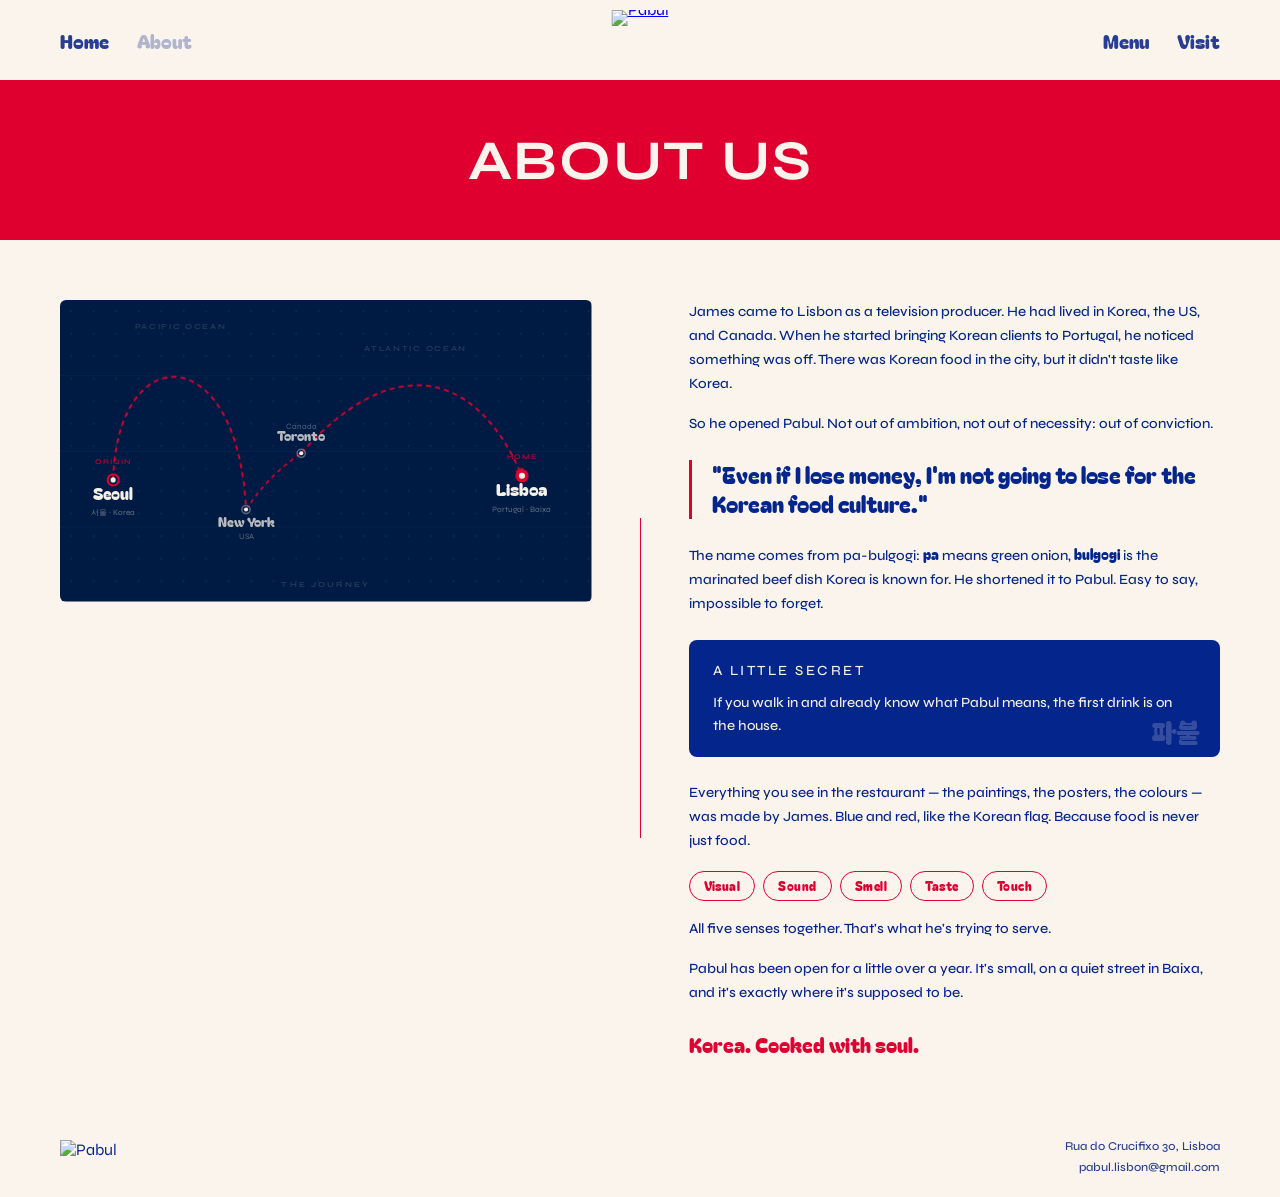
==== about.html @ 0dff3e85 "Add files via upload" ====
<!DOCTYPE html>
<html lang="pt">
    <head>
        <meta charset="UTF-8" />
        <meta name="viewport" content="width=device-width, initial-scale=1.0" />
        <title>About us</title>
        <link rel="preconnect" href="https://fonts.googleapis.com" />
        <link rel="preconnect" href="https://fonts.gstatic.com" crossorigin />
        <link href="https://fonts.googleapis.com/css2?family=Bagel+Fat+One&family=Syne:wght@400;500;600;700&family=Noto+Sans+KR:wght@400;700&display=swap" rel="stylesheet" />
        <link rel="stylesheet" href="style.css" />
    </head>
    <body>

        <div class="mobile-overlay" id="mobileOverlay">
            <a href="index.html">Home</a>
            <a href="about.html">About</a>
            <a href="menu.html">Menu</a>
            <a href="visit.html">Visit</a>
            <p class="overlay-address">Rua do Crucifixo 30, Lisboa<br/>pabul.lisbon@gmail.com</p>
        </div>

        <nav>
            <ul class="nav-group">
                <li><a href="index.html">Home</a></li>
                <li><a href="about.html" class="nav-active">About</a></li>
            </ul>
            <div class="nav-logo">
                <a href="index.html"><img src="img/logo.png" alt="Pabul" /></a>
            </div>
            <ul class="nav-group">
                <li><a href="menu.html">Menu</a></li>
                <li><a href="visit.html">Visit</a></li>
            </ul>
            <button class="nav-hamburger" aria-label="Open menu" onclick="toggleMenu(this)">
                <span></span><span></span><span></span>
            </button>
        </nav>

        <div class="about-banner">
         <h1>ABOUT US</h1>
        </div>

        <div class="about-body reveal">

        <!-- LEFT: Journey Map SVG -->
        <div class="journey-map-container">
            <svg viewBox="0 0 520 295" xmlns="http://www.w3.org/2000/svg"
                class="journey-map" aria-label="James's journey: Seoul, New York, Toronto, Lisboa">

            <defs>
                <pattern id="jmdots" x="0" y="0" width="22" height="22" patternUnits="userSpaceOnUse">
                <circle cx="11" cy="11" r="0.9" fill="rgba(255,255,255,0.07)"/>
                </pattern>
                <marker id="arr" markerWidth="5" markerHeight="5" refX="4" refY="2.5" orient="auto">
                <polygon points="0 0, 5 2.5, 0 5" fill="#DF002F" opacity="0.9"/>
                </marker>
            </defs>

            <rect width="520" height="295" fill="#001B43"/>
            <rect width="520" height="295" fill="url(#jmdots)"/>

            <!-- Reference lines -->
            <g stroke="rgba(255,255,255,0.04)" stroke-width="0.8" fill="none">
                <line x1="0" y1="74"  x2="520" y2="74"/>
                <line x1="0" y1="148" x2="520" y2="148"/>
                <line x1="0" y1="222" x2="520" y2="222"/>
            </g>

            <!-- Ocean labels -->
            <text x="118" y="28" text-anchor="middle"
                    font-family="Syne,sans-serif" font-size="7.5" font-weight="700"
                    fill="rgba(255,255,255,0.13)" letter-spacing="0.22em">PACIFIC OCEAN</text>
            <text x="348" y="50" text-anchor="middle"
                    font-family="Syne,sans-serif" font-size="7.5" font-weight="700"
                    fill="rgba(255,255,255,0.13)" letter-spacing="0.22em">ATLANTIC OCEAN</text>

            <!-- Route paths -->
            <path d="M 52 176 C 55 38 174 36 182 205"
                    fill="none" stroke="#DF002F" stroke-width="1.8" stroke-dasharray="5 4"
                    class="jm-p1"/>
            <path d="M 182 205 C 200 178 218 162 236 150"
                    fill="none" stroke="#DF002F" stroke-width="1.5" stroke-dasharray="4 4"
                    class="jm-p2"/>
            <path d="M 236 150 C 318 56 404 60 452 172"
                    fill="none" stroke="#DF002F" stroke-width="1.8" stroke-dasharray="5 4"
                    marker-end="url(#arr)" class="jm-p3"/>

            <!-- SEOUL -->
            <g class="jm-city jm-c1">
                <circle cx="52" cy="176" r="5.5" fill="none" stroke="#DF002F" stroke-width="2"/>
                <circle cx="52" cy="176" r="2.5" fill="#f5f0e8"/>
                <text x="52" y="160" text-anchor="middle"
                    font-family="Syne,sans-serif" font-size="7" font-weight="700"
                    fill="rgba(223,0,47,0.75)" letter-spacing="0.14em">ORIGIN</text>
                <text x="52" y="196" text-anchor="middle"
                    font-family="Bagel Fat One,cursive" font-size="16" fill="#f5f0e8">Seoul</text>
                <text x="52" y="210" text-anchor="middle"
                    font-family="Syne,sans-serif" font-size="8" fill="rgba(245,240,232,0.4)">서울 · Korea</text>
            </g>

            <!-- NEW YORK -->
            <g class="jm-city jm-c2">
                <circle cx="182" cy="205" r="4" fill="none" stroke="rgba(245,240,232,0.35)" stroke-width="1.5"/>
                <circle cx="182" cy="205" r="2" fill="#f5f0e8"/>
                <text x="182" y="222" text-anchor="middle"
                    font-family="Bagel Fat One,cursive" font-size="13" fill="rgba(245,240,232,0.75)">New York</text>
                <text x="182" y="234" text-anchor="middle"
                    font-family="Syne,sans-serif" font-size="8" fill="rgba(245,240,232,0.35)">USA</text>
            </g>

            <!-- TORONTO -->
            <g class="jm-city jm-c3">
                <circle cx="236" cy="150" r="4" fill="none" stroke="rgba(245,240,232,0.35)" stroke-width="1.5"/>
                <circle cx="236" cy="150" r="2" fill="#f5f0e8"/>
                <text x="236" y="138" text-anchor="middle"
                    font-family="Bagel Fat One,cursive" font-size="13" fill="rgba(245,240,232,0.75)">Toronto</text>
                <text x="236" y="126" text-anchor="middle"
                    font-family="Syne,sans-serif" font-size="8" fill="rgba(245,240,232,0.35)">Canada</text>
            </g>

            <!-- LISBOA -->
            <g class="jm-city jm-c4">
                <circle cx="452" cy="172" r="11" fill="none" stroke="#DF002F" stroke-width="1" class="jm-pulse"/>
                <circle cx="452" cy="172" r="6.5" fill="#DF002F"/>
                <circle cx="452" cy="172" r="3" fill="#f5f0e8"/>
                <text x="452" y="156" text-anchor="middle"
                    font-family="Syne,sans-serif" font-size="7" font-weight="700"
                    fill="rgba(223,0,47,0.75)" letter-spacing="0.14em">HOME</text>
                <text x="452" y="192" text-anchor="middle"
                    font-family="Bagel Fat One,cursive" font-size="17" fill="#f5f0e8">Lisboa</text>
                <text x="452" y="207" text-anchor="middle"
                    font-family="Syne,sans-serif" font-size="8" fill="rgba(245,240,232,0.4)">Portugal · Baixa</text>
            </g>

            <text x="260" y="281" text-anchor="middle"
                    font-family="Syne,sans-serif" font-size="7.5" font-weight="700"
                    fill="rgba(255,255,255,0.14)" letter-spacing="0.28em">THE JOURNEY</text>
            </svg>
        </div>

        <div class="about-divider-line"></div>

        <!-- RIGHT: Story text -->
        <div class="about-text">

            <p>James came to Lisbon as a television producer. He had lived in Korea, the US, and Canada. When he started bringing Korean clients to Portugal, he noticed something was off. There was Korean food in the city, but it didn't taste like Korea.</p>

            <p>So he opened Pabul. Not out of ambition, not out of necessity: out of conviction.</p>

            <p class="quote">"Even if I lose money, I'm not going to lose for the Korean food culture."</p>

            <p>The name comes from pa-bulgogi: <strong>pa</strong> means green onion, <strong>bulgogi</strong> is the marinated beef dish Korea is known for. He shortened it to Pabul. Easy to say, impossible to forget.</p>

            <div class="about-callout">
                <p class="about-callout-label">A little secret</p>
                <p>If you walk in and already know what Pabul means, the first drink is on the house.</p>
                <p class="about-callout-kr">파불</p>
            </div>

            <p>Everything you see in the restaurant — the paintings, the posters, the colours — was made by James. Blue and red, like the Korean flag. Because food is never just food.</p>

            <div class="about-senses">
                <span>Visual</span>
                <span>Sound</span>
                <span>Smell</span>
                <span>Taste</span>
                <span>Touch</span>
            </div>

            <p>All five senses together. That's what he's trying to serve.</p>

            <p>Pabul has been open for a little over a year. It's small, on a quiet street in Baixa, and it's exactly where it's supposed to be.</p>

            <p class="closing-tagline">Korea. Cooked with soul.</p>
        </div>

        </div>

        <footer>
            <img src="img/logo.png" alt="Pabul" />
            <div class="footer-info">Rua do Crucifixo 30, Lisboa<br/>pabul.lisbon@gmail.com</div>
        </footer>

        <script src="script.js"></script>
    </body>
</html>
---- style.css ----
/* ─────────────────────────────────────────────────
   LOADER
───────────────────────────────────────────────── */
#loader {
  position: fixed;
  inset: 0;
  background: #FBF4EE;
  display: flex;
  flex-direction: column;
  align-items: center;
  justify-content: center;
  z-index: 9999;
  transition: opacity 0.7s ease;
}

#loader img {
  width: clamp(180px, 35vw, 380px);
  height: auto;
  display: block;
}

#loader.fade-out {
  opacity: 0;
  pointer-events: none;
}

/* ─────────────────────────────────────────────────
   RESET & TOKENS
───────────────────────────────────────────────── */
*, *::before, *::after { box-sizing: border-box; margin: 0; padding: 0; }

:root {
  --cream:      #faf4ed;
  --cream-text: #f5f0e8;
  --red:        #DF002F;   /* brand vermelho correto */
  --blue:       #293e92;
  --blue-dark:  #04258c;
  --blue-night: #001B43;
  --nav-h:      80px;
}

html { scroll-behavior: smooth; }

body {
  font-family: 'Syne', 'Noto Sans KR', sans-serif;
  background: var(--cream);
  color: var(--blue-dark);
  min-height: 100vh;
  overflow-x: hidden;
}

/* ─────────────────────────────────────────────────
   SCROLL REVEAL
───────────────────────────────────────────────── */
.reveal {
  opacity: 0;
  transform: translateY(28px);
  transition: opacity 0.65s ease, transform 0.65s ease;
}
.reveal.visible {
  opacity: 1;
  transform: translateY(0);
}

/* staggered group — children animate in sequence */
.reveal-group > * {
  opacity: 0;
  transform: translateY(20px);
  transition: opacity 0.55s ease, transform 0.55s ease;
}
.reveal-group.visible > *:nth-child(1) { transition-delay: 0.05s; }
.reveal-group.visible > *:nth-child(2) { transition-delay: 0.18s; }
.reveal-group.visible > *:nth-child(3) { transition-delay: 0.31s; }
.reveal-group.visible > * { opacity: 1; transform: translateY(0); }

/* ─────────────────────────────────────────────────
   BODY LAYOUT (multi-page)
───────────────────────────────────────────────── */
body {
  display: flex;
  flex-direction: column;
  min-height: 100vh;
  animation: pageIn 0.3s ease;
}

/* Menu page: dark background */
body.menu-page { background: var(--blue-night); }
body.menu-page nav,
body.menu-page footer { background: var(--cream); }

@keyframes pageIn {
  from { opacity: 0; transform: translateY(8px); }
  to   { opacity: 1; transform: translateY(0); }
}

/* Active nav link */
.nav-group a.nav-active { opacity: 0.35; pointer-events: none; }

/* ─────────────────────────────────────────────────
   NAVIGATION
───────────────────────────────────────────────── */
nav {
  background: var(--cream);
  height: var(--nav-h);
  display: flex;
  align-items: center;
  justify-content: space-between;
  padding: 0 60px;
  position: relative;
  flex-shrink: 0;
  z-index: 100;
}

.nav-group {
  display: flex;
  gap: 28px;
  list-style: none;
  align-items: center;
}

.nav-group a {
  font-family: 'Bagel Fat One', cursive;
  font-size: 19px;
  color: var(--blue);
  text-decoration: none;
  cursor: pointer;
  transition: opacity 0.18s;
}
.nav-group a:hover { opacity: 0.5; }

.nav-logo {
  position: absolute;
  left: 50%;
  transform: translateX(-50%);
  cursor: pointer;
  line-height: 0;
}
.nav-logo img { height: 60px; display: block; }

/* hamburger — hidden on desktop */
.nav-hamburger {
  display: none;
  flex-direction: column;
  justify-content: center;
  gap: 5px;
  width: 36px;
  height: 36px;
  cursor: pointer;
  background: none;
  border: none;
  padding: 4px;
  z-index: 201;
  position: relative;
}

.nav-hamburger span {
  display: block;
  height: 2px;
  background: var(--blue);
  border-radius: 2px;
  transition: transform 0.3s ease, opacity 0.25s ease;
  transform-origin: center;
}

.nav-hamburger.open span:nth-child(1) { transform: translateY(7px) rotate(45deg); }
.nav-hamburger.open span:nth-child(2) { opacity: 0; transform: scaleX(0); }
.nav-hamburger.open span:nth-child(3) { transform: translateY(-7px) rotate(-45deg); }

/* ── MOBILE OVERLAY ── */
.mobile-overlay {
  display: none;
  position: fixed;
  inset: 0;
  background: var(--red);
  z-index: 200;
  flex-direction: column;
  align-items: center;
  justify-content: center;
  gap: 4px;
}

.mobile-overlay.open { display: flex; animation: overlayIn 0.28s ease; }

@keyframes overlayIn {
  from { opacity: 0; transform: scale(0.97); }
  to   { opacity: 1; transform: scale(1); }
}

.mobile-overlay a {
  font-family: 'Bagel Fat One', cursive;
  font-size: clamp(36px, 9vw, 56px);
  color: var(--cream-text);
  text-decoration: none;
  cursor: pointer;
  padding: 10px 0;
  transition: opacity 0.15s;
}
.mobile-overlay a:hover { opacity: 0.6; }

.overlay-address {
  margin-top: 44px;
  font-family: 'Syne', sans-serif;
  font-size: 13px;
  font-weight: 500;
  color: rgba(245,240,232,0.6);
  text-align: center;
  line-height: 1.9;
}

/* ─────────────────────────────────────────────────
   FOOTER
───────────────────────────────────────────────── */
footer {
  background: var(--cream);
  height: 80px;
  display: flex;
  align-items: center;
  justify-content: space-between;
  padding: 0 60px;
  flex-shrink: 0;
  margin-top: auto;
}

footer img { height: 34px; display: block; }

.footer-info {
  text-align: right;
  font-family: 'Syne', sans-serif;
  font-size: 12px;
  font-weight: 500;
  color: var(--blue);
  line-height: 1.75;
}

/* ═══════════════════════════════════════════════════
   HOME — HERO
═══════════════════════════════════════════════════ */
.hero {
  display: grid;
  grid-template-columns: 69fr 31fr;
  flex: 1;
  min-height: calc(100vh - var(--nav-h) - 80px);
}

.hero-left {
  background: var(--red);
  padding: 64px 80px 64px 100px;
  display: flex;
  flex-direction: column;
  justify-content: center;
  gap: 24px;
}

.hero-tagline-top {
  font-family: 'Syne', sans-serif;
  font-size: clamp(11px, 1vw, 13px);
  font-weight: 600;
  letter-spacing: 0.18em;
  text-transform: uppercase;
  color: rgba(245,240,232,0.65);
}

.hero-come-meet {
  font-family: 'Bagel Fat One', cursive;
  font-size: clamp(30px, 3.5vw, 48px);
  color: var(--cream);
  line-height: 1;
}

.hero-wordmark img {
  width: 100%;
  max-width: 420px;
  display: block;
}

.hero-desc {
  font-size: clamp(14px, 1.3vw, 17px);
  font-weight: 400;
  color: var(--cream-text);
  line-height: 1.6;
  max-width: 380px;
}

.hero-cta {
  display: inline-flex;
  align-items: center;
  justify-content: center;
  background: var(--blue);
  color: var(--cream-text);
  font-family: 'Bagel Fat One', cursive;
  font-size: 16px;
  border-radius: 24px;
  padding: 11px 26px;
  text-decoration: none;
  border: none;
  cursor: pointer;
  width: fit-content;
  transition: opacity 0.18s, transform 0.15s;
}
.hero-cta:hover { opacity: 0.82; transform: translateY(-2px); }

.hero-right { overflow: hidden; }
.hero-right img {
  width: 100%;
  height: 100%;
  object-fit: cover;
  display: block;
}

/* ── HOME — PILLARS STRIP ── */
.pillars {
  background: var(--cream);
  padding: 80px 60px;
  border-top: 1px solid rgba(4,37,140,0.08);
}

.pillars-tagline {
  font-family: 'Bagel Fat One', cursive;
  font-size: clamp(28px, 3.5vw, 44px);
  color: var(--blue-dark);
  text-align: center;
  margin-bottom: 64px;
  line-height: 1.1;
}

.pillars-tagline span {
  color: var(--red);
}

.pillars-grid {
  display: grid;
  grid-template-columns: repeat(3, 1fr);
  gap: 0;
  max-width: 1000px;
  margin: 0 auto;
}

.pillar {
  padding: 0 48px;
  border-left: 1px solid rgba(4,37,140,0.12);
}

.pillar:first-child { border-left: none; padding-left: 0; }
.pillar:last-child { padding-right: 0; }

.pillar-number {
  font-family: 'Bagel Fat One', cursive;
  font-size: 13px;
  color: var(--red);
  letter-spacing: 0.12em;
  margin-bottom: 14px;
}

.pillar-title {
  font-family: 'Bagel Fat One', cursive;
  font-size: clamp(20px, 2vw, 26px);
  color: var(--blue-dark);
  margin-bottom: 12px;
  line-height: 1.1;
}

.pillar-text {
  font-family: 'Syne', sans-serif;
  font-size: 14px;
  font-weight: 400;
  color: rgba(4,37,140,0.65);
  line-height: 1.65;
}

/* ═══════════════════════════════════════════════════
   ABOUT
═══════════════════════════════════════════════════ */
.about-banner {
  background: var(--red);
  height: 160px;
  display: flex;
  align-items: center;
  justify-content: center;
  flex-shrink: 0;
}

.about-banner h1 {
  font-family: 'Syne', sans-serif;
  font-weight: 700;
  font-size: clamp(32px, 5vw, 56px);
  color: var(--cream);
  letter-spacing: 0.03em;
}

.about-body {
  display: grid;
  grid-template-columns: 1fr 1px 1fr;
  align-items: start;
  gap: 0 48px;
  flex: 1;
  padding: 60px;
}

.about-photo {
  width: 100%;
  aspect-ratio: 1 / 1;
  overflow: hidden;
  border-radius: 3px;
}
.about-photo img {
  width: 100%;
  height: 100%;
  object-fit: cover;
  display: block;
}

.about-divider-line {
  background: var(--red);
  height: 320px;
  align-self: center;
  width: 1px;
  flex-shrink: 0;
}

.about-text {
  font-size: clamp(13px, 1.1vw, 15px);
  font-weight: 500;
  color: var(--blue-dark);
  line-height: 1.7;
}

.about-text p + p { margin-top: 16px; }

/* improved quote — editorial block style */
.about-text .quote {
  font-family: 'Bagel Fat One', cursive;
  font-size: clamp(17px, 1.8vw, 22px);
  line-height: 1.35;
  margin: 24px 0;
  border-left: 3px solid var(--red);
  padding-left: 20px;
  color: var(--blue-dark);
}

.about-text strong {
  font-family: 'Bagel Fat One', cursive;
  font-size: 1em;
  font-weight: 400;
}

/* tagline at the end of about text */
.about-text .closing-tagline {
  margin-top: 28px;
  font-family: 'Bagel Fat One', cursive;
  font-size: clamp(15px, 1.6vw, 20px);
  color: var(--red);
  line-height: 1.2;
}

/* "first drink" callout */
.about-callout {
  margin: 24px 0;
  background: var(--blue-dark);
  border-radius: 8px;
  padding: 20px 24px;
  position: relative;
}

.about-callout-label {
  font-family: 'Syne', sans-serif;
  font-size: 10px;
  font-weight: 700;
  letter-spacing: 0.18em;
  text-transform: uppercase;
  color: var(--red);
  margin-bottom: 10px;
}

.about-callout p {
  font-size: 14px;
  font-weight: 500;
  color: var(--cream-text);
  line-height: 1.6;
  margin-top: 0 !important;
}

.about-callout-kr {
  font-family: 'Bagel Fat One', cursive;
  font-size: 28px !important;
  color: rgba(245,240,232,0.2) !important;
  position: absolute;
  bottom: 12px;
  right: 20px;
  margin: 0 !important;
  line-height: 1 !important;
}

/* 5 senses tags */
.about-senses {
  display: flex;
  flex-wrap: wrap;
  gap: 8px;
  margin: 18px 0 16px;
}

.about-senses span {
  font-family: 'Bagel Fat One', cursive;
  font-size: 12px;
  color: var(--red);
  border: 1.5px solid var(--red);
  border-radius: 20px;
  padding: 4px 14px;
  letter-spacing: 0.04em;
}

/* James mascote in about */
.about-james {
  float: right;
  margin: 0 0 16px 24px;
  width: clamp(64px, 8vw, 96px);
}
.about-james img { width: 100%; display: block; }

/* ── Journey Map SVG ── */
.journey-map-container {
  width: 100%;
  border-radius: 6px;
  overflow: hidden;
  line-height: 0;
}
.journey-map { width: 100%; height: auto; display: block; }

/* Path animations */
.jm-p1, .jm-p2, .jm-p3 {
  opacity: 0;
  animation: jmFade 0.7s ease forwards;
}
.jm-p1 { animation-delay: 0.5s; }
.jm-p2 { animation-delay: 1.6s; }
.jm-p3 { animation-delay: 2.2s; }

/* City animations */
.jm-city {
  opacity: 0;
  animation: jmFade 0.5s ease forwards;
}
.jm-c1 { animation-delay: 0.2s; }
.jm-c2 { animation-delay: 1.5s; }
.jm-c3 { animation-delay: 2.0s; }
.jm-c4 { animation-delay: 3.0s; }

@keyframes jmFade { from { opacity: 0; } to { opacity: 1; } }

/* Lisboa pulse ring */
.jm-pulse {
  opacity: 0;
  transform-box: fill-box;
  transform-origin: center;
  animation: jmPulse 2.2s ease-out infinite;
  animation-delay: 3.8s;
}
@keyframes jmPulse {
  0%   { opacity: 0.9; transform: scale(1); }
  100% { opacity: 0;   transform: scale(2.8); }
}

/* ═══════════════════════════════════════════════════
   MENU
═══════════════════════════════════════════════════ */

.menu-title {
  font-family: 'Bagel Fat One', cursive;
  font-size: clamp(34px, 4.5vw, 56px);
  color: var(--cream-text);
  text-align: center;
  padding: 48px 24px 32px;
  flex-shrink: 0;
}

.menu-content {
  flex: 1;
  padding: 0 clamp(24px, 6vw, 96px) 40px;
  max-width: 1140px;
  margin: 0 auto;
  width: 100%;
}

.menu-section-title {
  font-family: 'Bagel Fat One', cursive;
  font-size: 18px;
  color: var(--cream-text);
  text-transform: uppercase;
  letter-spacing: 0.04em;
  margin-bottom: 20px;
  padding-bottom: 12px;
  border-bottom: 1px solid rgba(245,240,232,0.18);
}

.menu-grid {
  display: grid;
  grid-template-columns: 1fr 1fr;
  gap: 4px 56px;
  margin-bottom: 40px;
}

.menu-item {
  display: flex;
  flex-direction: column;
  gap: 3px;
  padding: 14px 10px;
  border-radius: 6px;
  transition: background 0.2s ease;
  cursor: default;
}

.menu-item:hover {
  background: rgba(245,240,232,0.06);
}

.menu-item-top {
  display: flex;
  justify-content: space-between;
  align-items: flex-start;
  gap: 8px;
}

.menu-item-name {
  font-family: 'Bagel Fat One', cursive;
  font-size: 15px;
  color: var(--cream-text);
  display: flex;
  align-items: center;
  gap: 5px;
  flex: 1;
}

.menu-item-price {
  font-family: 'Bagel Fat One', cursive;
  font-size: 15px;
  color: var(--cream-text);
  white-space: nowrap;
  flex-shrink: 0;
}

.menu-item-korean {
  font-size: 11px;
  font-weight: 500;
  color: rgba(245,240,232,0.5);
  letter-spacing: 0.03em;
}

.menu-item-desc {
  font-size: 12px;
  font-weight: 400;
  color: rgba(245,240,232,0.65);
  line-height: 1.55;
}

.menu-divider {
  border: none;
  border-top: 1px solid rgba(245,240,232,0.1);
  margin: 4px 0 36px;
}

.spicy-icon {
  height: 20px;
  width: auto;
  display: inline-block;
  vertical-align: middle;
  flex-shrink: 0;
}

/* bottom row */
.menu-bottom {
  display: flex;
  justify-content: space-between;
  align-items: flex-start;
  gap: 48px;
  padding-bottom: 32px;
  flex-wrap: wrap;
}

.sides-title {
  font-family: 'Bagel Fat One', cursive;
  font-size: 18px;
  color: var(--cream-text);
  text-transform: uppercase;
  letter-spacing: 0.04em;
  margin-bottom: 16px;
}

.sides-grid {
  display: grid;
  grid-template-columns: auto auto;
  gap: 10px 48px;
}

.side-item { display: flex; align-items: baseline; gap: 10px; }

.side-name { font-size: 14px; font-weight: 400; color: var(--cream-text); }
.side-name .kr { font-weight: 700; }

.side-price {
  font-family: 'Bagel Fat One', cursive;
  font-size: 14px;
  color: var(--cream-text);
}

.spicy-scale { flex-shrink: 0; }

.spicy-scale-title {
  font-family: 'Bagel Fat One', cursive;
  font-size: 14px;
  color: var(--cream-text);
  text-transform: uppercase;
  letter-spacing: 0.06em;
  margin-bottom: 14px;
}

.spicy-levels { display: flex; gap: 20px; align-items: center; }

.spicy-level { display: flex; flex-direction: column; align-items: center; gap: 6px; }
.spicy-level img { height: 36px; display: block; }
.spicy-level span {
  font-family: 'Syne', sans-serif;
  font-size: 12px;
  font-weight: 400;
  color: rgba(255,255,255,0.75);
}

/* easter egg note */
.menu-easter-egg {
  text-align: center;
  padding: 28px 0 48px;
  font-family: 'Syne', sans-serif;
  font-size: 13px;
  font-weight: 500;
  color: rgba(245,240,232,0.35);
  letter-spacing: 0.04em;
  font-style: italic;
  transition: color 0.3s ease;
}

.menu-easter-egg:hover {
  color: rgba(245,240,232,0.75);
}

/* ═══════════════════════════════════════════════════
   VISIT PAGE
═══════════════════════════════════════════════════ */

.visit-banner {
  background: var(--red);
  height: 160px;
  display: flex;
  align-items: center;
  justify-content: center;
  flex-shrink: 0;
}

.visit-banner h1 {
  font-family: 'Syne', sans-serif;
  font-weight: 700;
  font-size: clamp(32px, 5vw, 56px);
  color: var(--cream);
  letter-spacing: 0.03em;
}

.visit-body {
  flex: 1;
  display: grid;
  grid-template-columns: 1fr 1fr;
  gap: 0;
}

/* left — info panel */
.visit-info {
  padding: 60px;
  display: flex;
  flex-direction: column;
  gap: 48px;
  border-right: 1px solid rgba(4,37,140,0.1);
}


.visit-block-label {
  font-family: 'Bagel Fat One', cursive;
  font-size: 11px;
  letter-spacing: 0.18em;
  text-transform: uppercase;
  color: var(--red);
  margin-bottom: 14px;
}

.visit-block-title {
  font-family: 'Bagel Fat One', cursive;
  font-size: clamp(22px, 2.5vw, 32px);
  color: var(--blue-dark);
  margin-bottom: 16px;
  line-height: 1.1;
}

.visit-address {
  font-family: 'Syne', sans-serif;
  font-size: 16px;
  font-weight: 500;
  color: var(--blue-dark);
  line-height: 1.7;
}

.visit-address a {
  color: var(--blue);
  text-decoration: none;
  border-bottom: 1px solid currentColor;
  transition: opacity 0.18s;
}
.visit-address a:hover { opacity: 0.6; }

.visit-hours-grid {
  display: grid;
  grid-template-columns: auto 1fr;
  gap: 8px 24px;
  align-items: baseline;
}

.visit-day {
  font-family: 'Syne', sans-serif;
  font-size: 14px;
  font-weight: 600;
  color: var(--blue-dark);
}

.visit-time {
  font-family: 'Syne', sans-serif;
  font-size: 14px;
  font-weight: 400;
  color: rgba(4,37,140,0.6);
}

.visit-closed {
  color: var(--red);
  font-weight: 600;
}

.visit-email-link {
  display: inline-flex;
  align-items: center;
  gap: 10px;
  font-family: 'Bagel Fat One', cursive;
  font-size: clamp(15px, 1.5vw, 20px);
  color: var(--blue);
  text-decoration: none;
  border-bottom: 2px solid var(--red);
  padding-bottom: 2px;
  transition: opacity 0.18s;
}
.visit-email-link:hover { opacity: 0.65; }

/* right — map panel */
.visit-map {
  position: relative;
  min-height: 480px;
  overflow: hidden;
}

.visit-map iframe {
  width: 100%;
  height: 100%;
  border: 0;
  display: block;
  filter: saturate(0.8) contrast(1.05);
}

.visit-map-overlay {
  position: absolute;
  bottom: 24px;
  left: 24px;
  background: var(--red);
  color: var(--cream-text);
  font-family: 'Bagel Fat One', cursive;
  font-size: 14px;
  padding: 10px 18px;
  border-radius: 20px;
  text-decoration: none;
  transition: opacity 0.18s, transform 0.15s;
}
.visit-map-overlay:hover { opacity: 0.85; transform: translateY(-2px); }

/* ─────────────────────────────────────────────────
   BREAKPOINT — TABLET (≤ 960px)
───────────────────────────────────────────────── */
@media (max-width: 960px) {
  nav    { padding: 0 32px; }
  footer { padding: 0 32px; }
  .hero-left { padding: 48px 40px; }
  .about-body { padding: 40px 32px; gap: 0 32px; }
  .pillars { padding: 60px 32px; }
  .pillars-grid { gap: 0; }
  .pillar { padding: 0 28px; }
  .visit-info { padding: 40px 32px; }
}

/* ─────────────────────────────────────────────────
   BREAKPOINT — MOBILE (≤ 720px)
───────────────────────────────────────────────── */
@media (max-width: 720px) {

  :root { --nav-h: 64px; }
  nav    { padding: 0 20px; height: 64px; }
  footer { padding: 0 20px; height: 70px; }
  .footer-info { font-size: 11px; }

  .nav-group     { display: none; }
  .nav-hamburger { display: flex; }
  .nav-logo img  { height: 46px; }

  /* home */
  .hero {
    grid-template-columns: 1fr;
    min-height: unset;
  }

  .hero-left {
    padding: 40px 24px;
    gap: 18px;
    order: 1;
  }

  .hero-right {
    order: 2;
    height: 56vw;
    min-height: 200px;
    max-height: 340px;
  }

  .hero-wordmark img { max-width: 70%; }

  .pillars { padding: 48px 20px; }

  .pillars-tagline { margin-bottom: 44px; }

  .pillars-grid {
    grid-template-columns: 1fr;
    gap: 36px;
  }

  .pillar {
    border-left: none;
    border-top: 1px solid rgba(4,37,140,0.12);
    padding: 28px 0 0;
  }

  .pillar:first-child { border-top: none; padding-top: 0; }

  /* about */
  .about-banner { height: 110px; }

  .about-body {
    grid-template-columns: 1fr;
    gap: 28px;
    padding: 28px 20px 40px;
  }

  .about-divider-line { display: none; }
  .journey-map-container { border-radius: 4px; }

  /* menu */
  .menu-grid { grid-template-columns: 1fr; gap: 0; }
  .menu-bottom { flex-direction: column; gap: 32px; }

  /* visit */
  .visit-body { grid-template-columns: 1fr; }
  .visit-map { min-height: 300px; }
  .visit-info { padding: 32px 20px; border-right: none; border-bottom: 1px solid rgba(4,37,140,0.1); }
}

/* ─────────────────────────────────────────────────
   BREAKPOINT — SMALL (≤ 420px)
───────────────────────────────────────────────── */
@media (max-width: 420px) {
  .sides-grid { grid-template-columns: 1fr; gap: 10px; }
  .spicy-levels { gap: 14px; }
  .hero-right { height: 240px; }
}
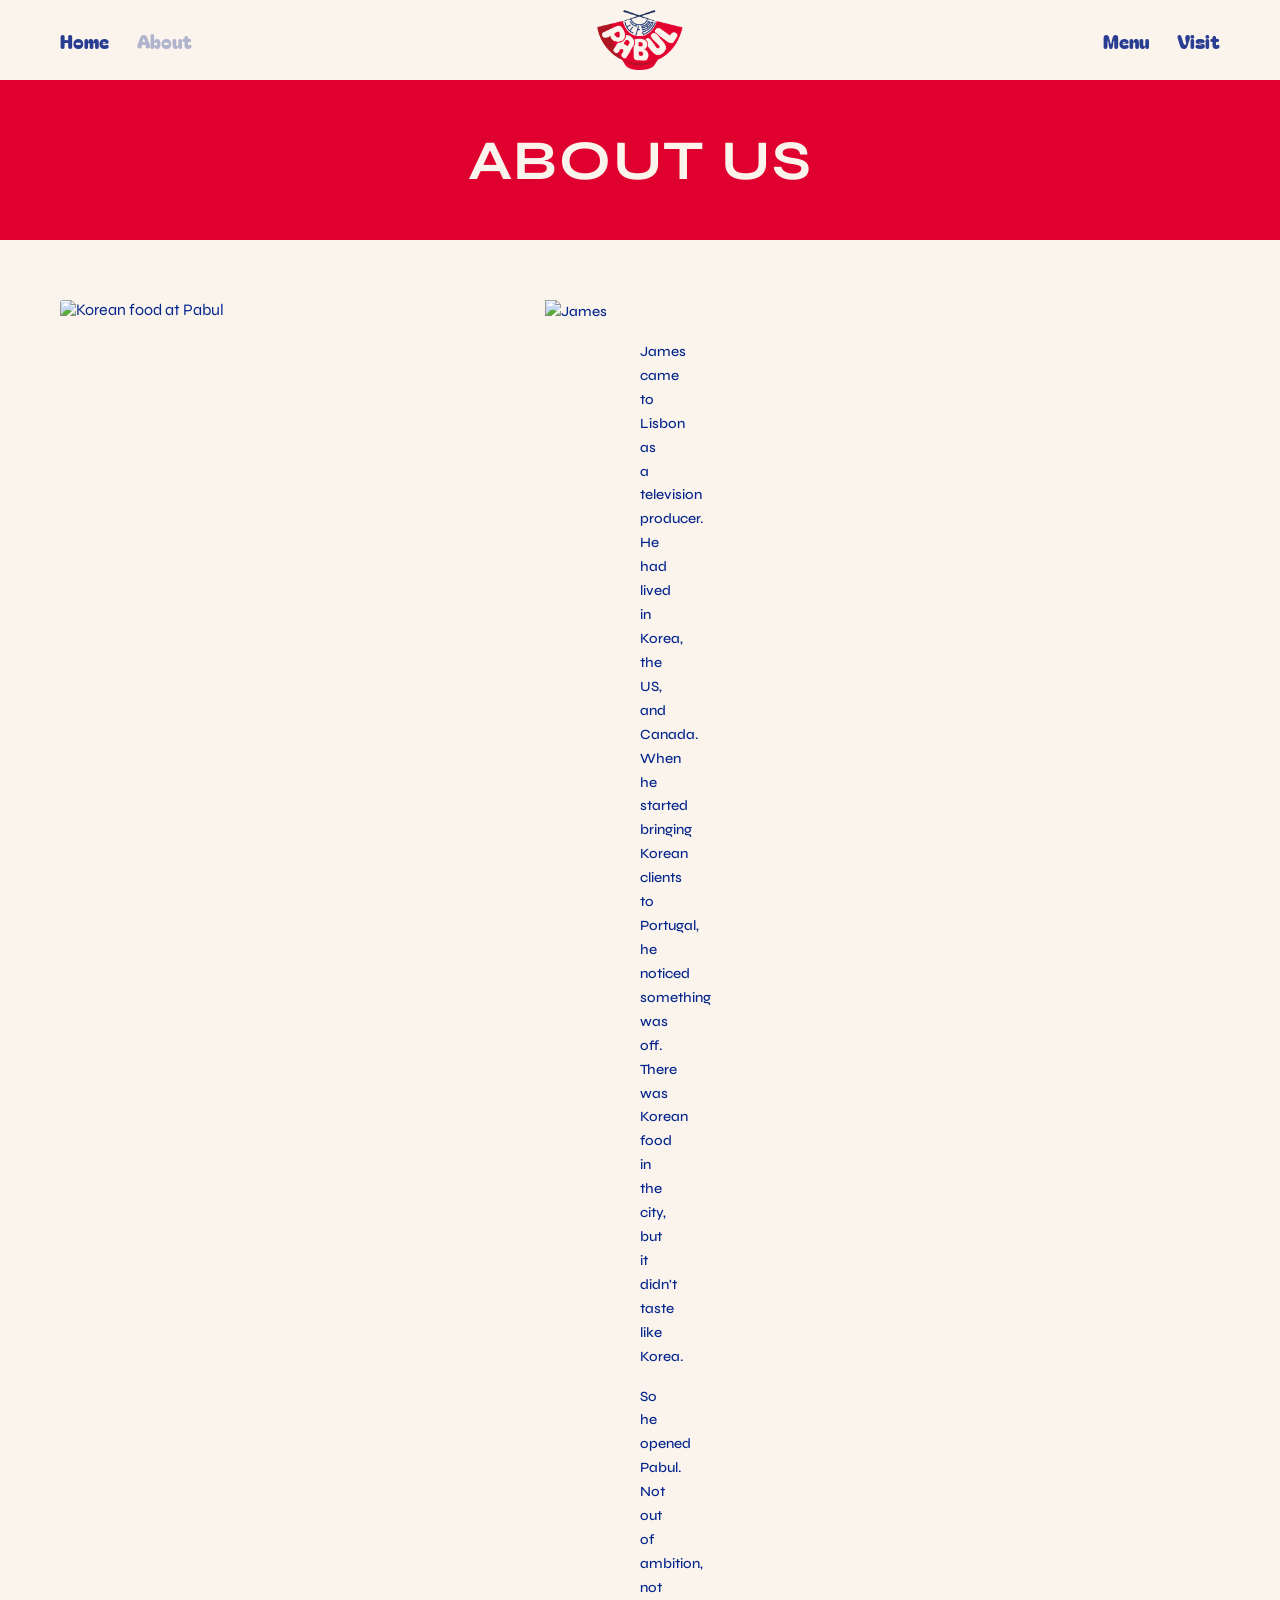
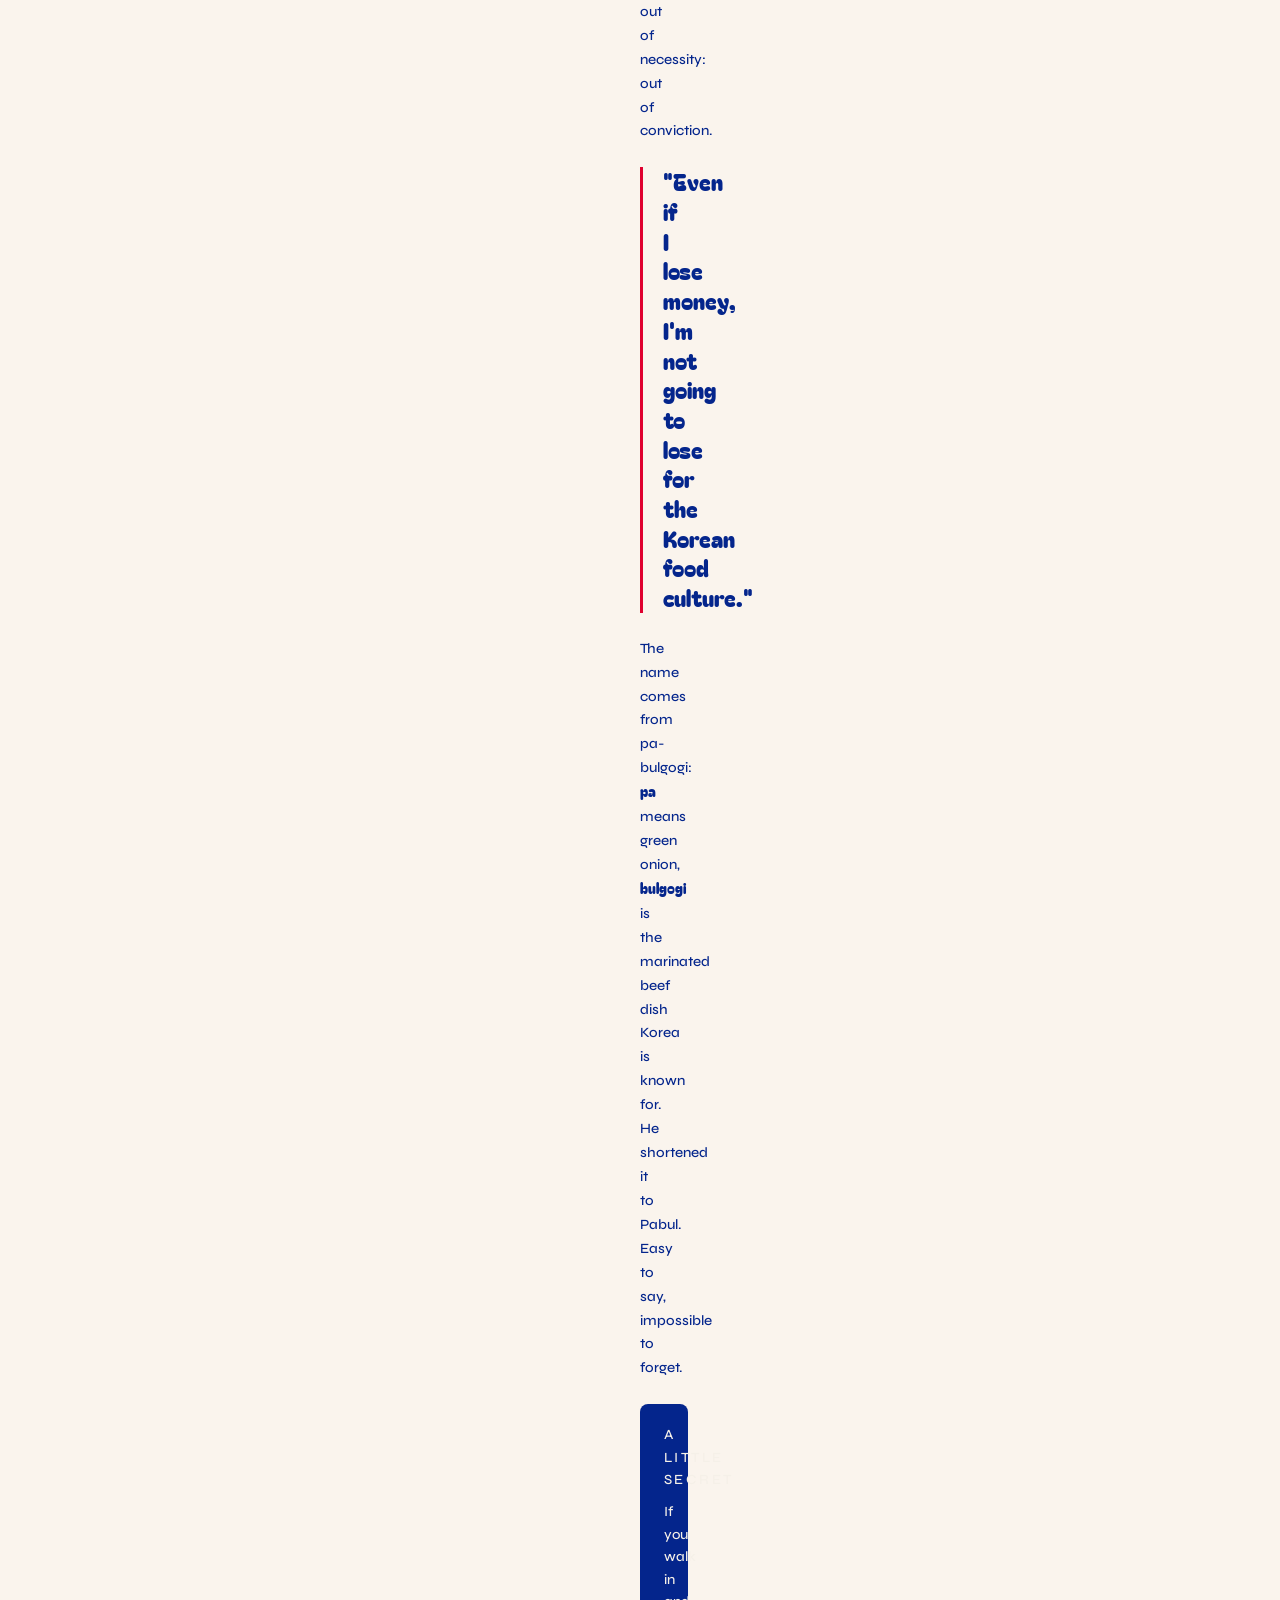
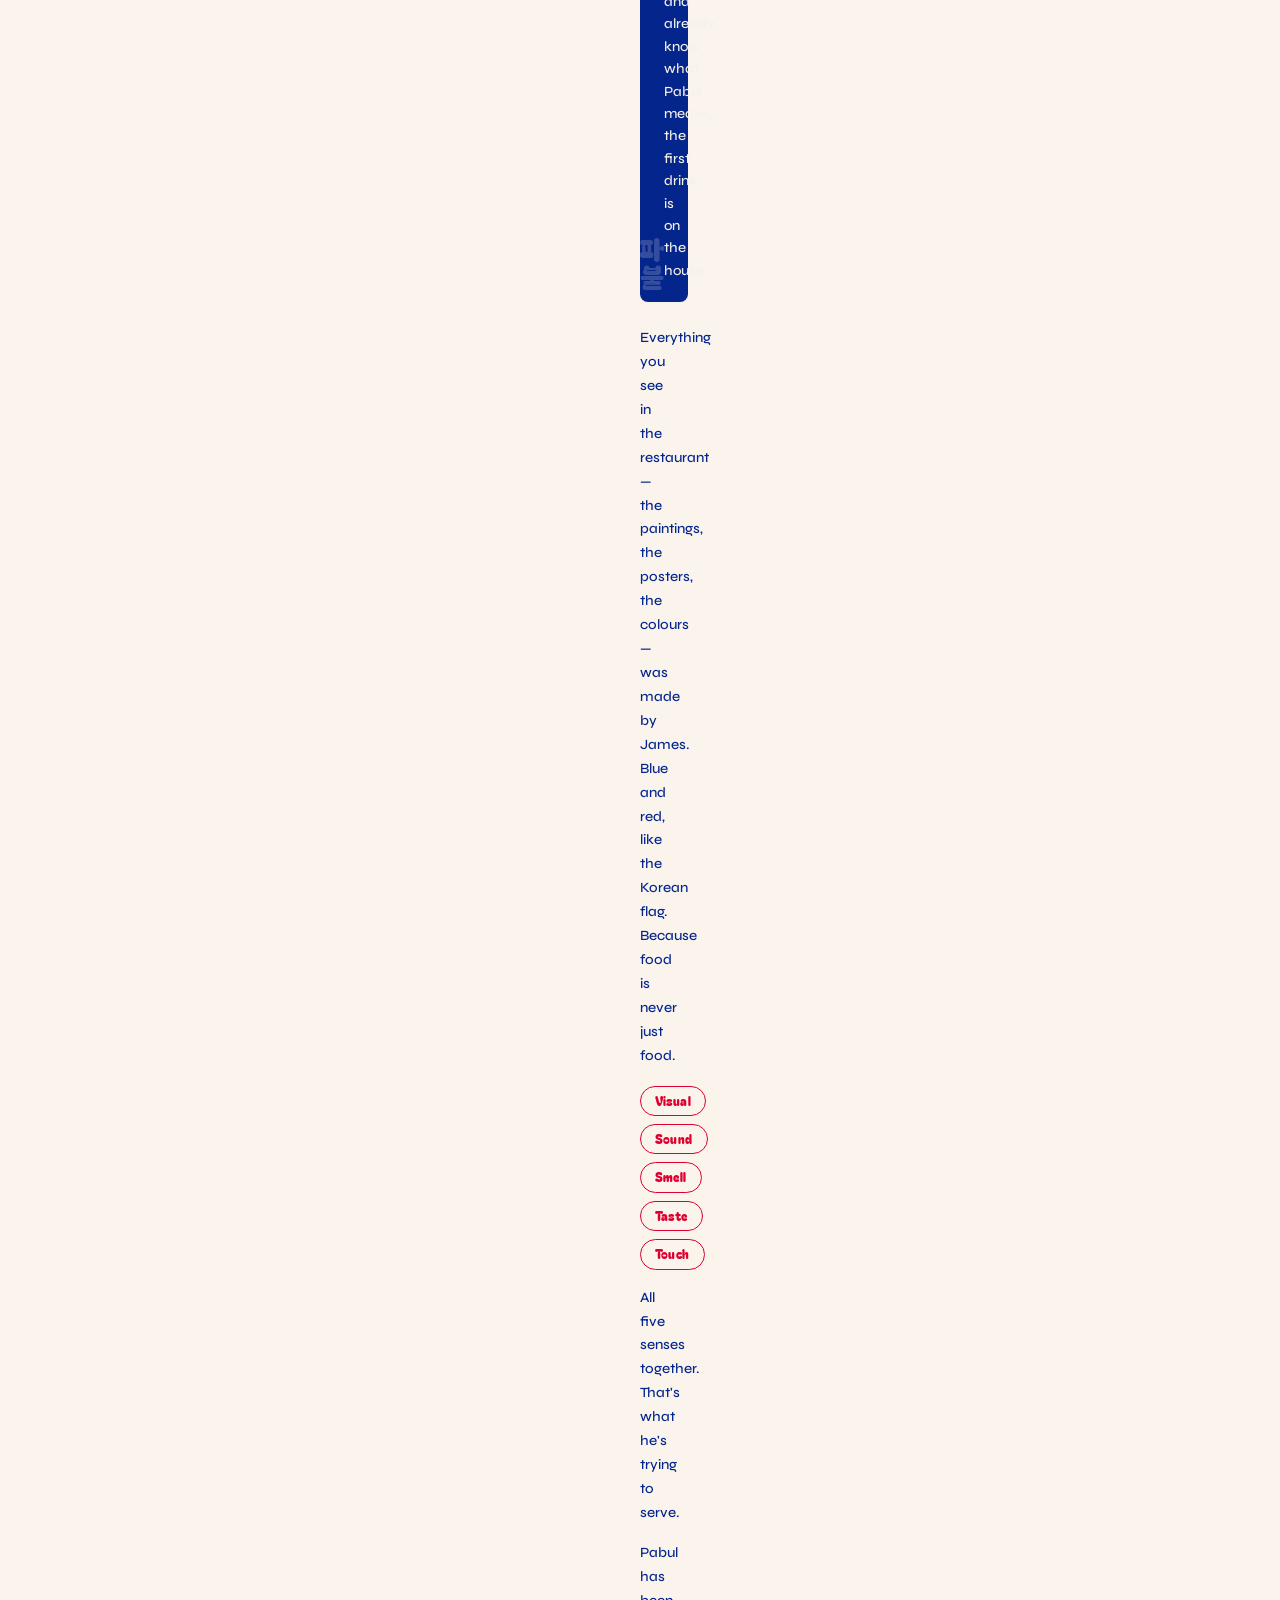
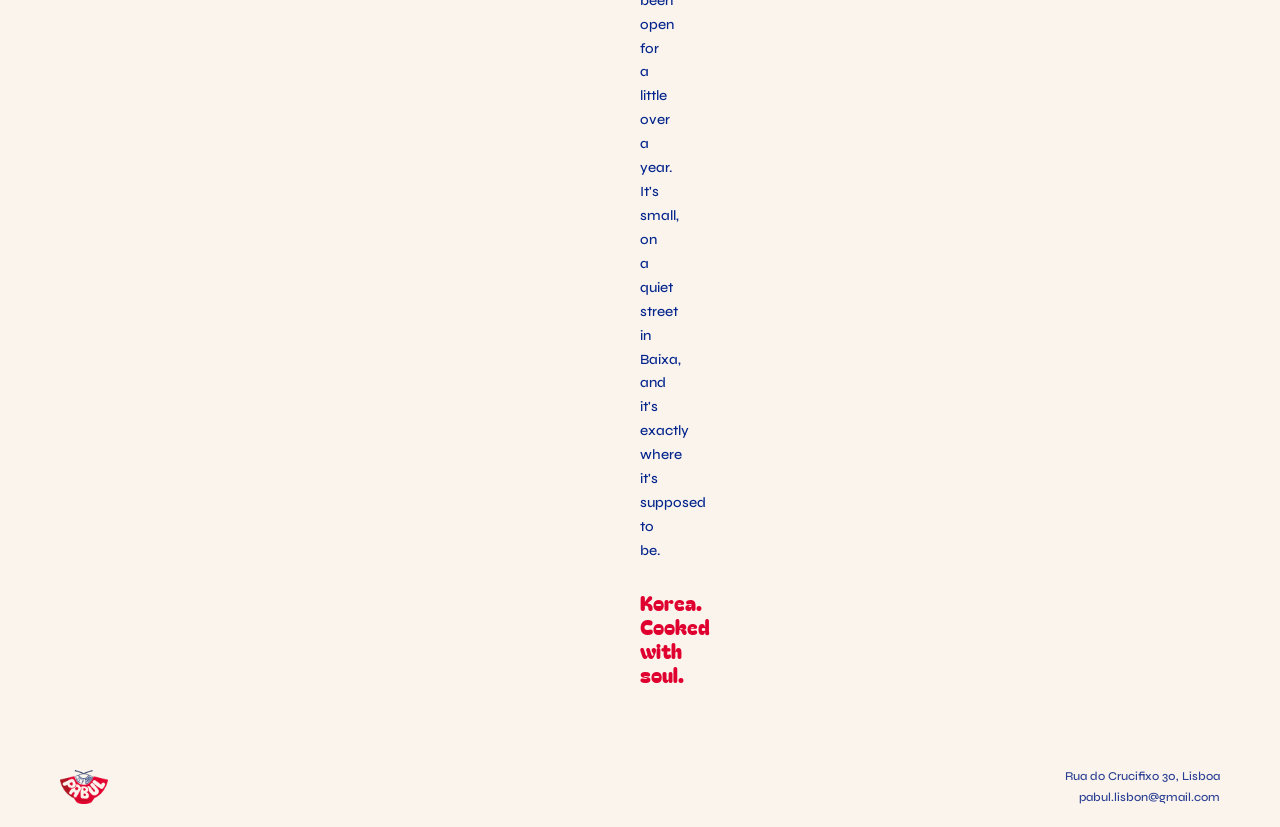
==== commit b5c22697: "Refactor about.html structure and content" ====
--- a/about.html
+++ b/about.html
@@ -1,16 +1,15 @@
 <!DOCTYPE html>
 <html lang="pt">
     <head>
-        <meta charset="UTF-8" />
-        <meta name="viewport" content="width=device-width, initial-scale=1.0" />
-        <title>About us</title>
-        <link rel="preconnect" href="https://fonts.googleapis.com" />
-        <link rel="preconnect" href="https://fonts.gstatic.com" crossorigin />
-        <link href="https://fonts.googleapis.com/css2?family=Bagel+Fat+One&family=Syne:wght@400;500;600;700&family=Noto+Sans+KR:wght@400;700&display=swap" rel="stylesheet" />
-        <link rel="stylesheet" href="style.css" />
+    <meta charset="UTF-8" />
+    <meta name="viewport" content="width=device-width, initial-scale=1.0" />
+    <title>About us</title>
+    <link rel="preconnect" href="https://fonts.googleapis.com" />
+    <link rel="preconnect" href="https://fonts.gstatic.com" crossorigin />
+    <link href="https://fonts.googleapis.com/css2?family=Bagel+Fat+One&family=Syne:wght@400;500;600;700&family=Noto+Sans+KR:wght@400;700&display=swap" rel="stylesheet" />
+    <link rel="stylesheet" href="style.css" />
     </head>
     <body>
-
         <div class="mobile-overlay" id="mobileOverlay">
             <a href="index.html">Home</a>
             <a href="about.html">About</a>
@@ -37,142 +36,53 @@
         </nav>
 
         <div class="about-banner">
-         <h1>ABOUT US</h1>
+            <h1>ABOUT US</h1>
         </div>
 
         <div class="about-body reveal">
 
-        <!-- LEFT: Journey Map SVG -->
-        <div class="journey-map-container">
-            <svg viewBox="0 0 520 295" xmlns="http://www.w3.org/2000/svg"
-                class="journey-map" aria-label="James's journey: Seoul, New York, Toronto, Lisboa">
-
-            <defs>
-                <pattern id="jmdots" x="0" y="0" width="22" height="22" patternUnits="userSpaceOnUse">
-                <circle cx="11" cy="11" r="0.9" fill="rgba(255,255,255,0.07)"/>
-                </pattern>
-                <marker id="arr" markerWidth="5" markerHeight="5" refX="4" refY="2.5" orient="auto">
-                <polygon points="0 0, 5 2.5, 0 5" fill="#DF002F" opacity="0.9"/>
-                </marker>
-            </defs>
-
-            <rect width="520" height="295" fill="#001B43"/>
-            <rect width="520" height="295" fill="url(#jmdots)"/>
-
-            <!-- Reference lines -->
-            <g stroke="rgba(255,255,255,0.04)" stroke-width="0.8" fill="none">
-                <line x1="0" y1="74"  x2="520" y2="74"/>
-                <line x1="0" y1="148" x2="520" y2="148"/>
-                <line x1="0" y1="222" x2="520" y2="222"/>
-            </g>
-
-            <!-- Ocean labels -->
-            <text x="118" y="28" text-anchor="middle"
-                    font-family="Syne,sans-serif" font-size="7.5" font-weight="700"
-                    fill="rgba(255,255,255,0.13)" letter-spacing="0.22em">PACIFIC OCEAN</text>
-            <text x="348" y="50" text-anchor="middle"
-                    font-family="Syne,sans-serif" font-size="7.5" font-weight="700"
-                    fill="rgba(255,255,255,0.13)" letter-spacing="0.22em">ATLANTIC OCEAN</text>
-
-            <!-- Route paths -->
-            <path d="M 52 176 C 55 38 174 36 182 205"
-                    fill="none" stroke="#DF002F" stroke-width="1.8" stroke-dasharray="5 4"
-                    class="jm-p1"/>
-            <path d="M 182 205 C 200 178 218 162 236 150"
-                    fill="none" stroke="#DF002F" stroke-width="1.5" stroke-dasharray="4 4"
-                    class="jm-p2"/>
-            <path d="M 236 150 C 318 56 404 60 452 172"
-                    fill="none" stroke="#DF002F" stroke-width="1.8" stroke-dasharray="5 4"
-                    marker-end="url(#arr)" class="jm-p3"/>
-
-            <!-- SEOUL -->
-            <g class="jm-city jm-c1">
-                <circle cx="52" cy="176" r="5.5" fill="none" stroke="#DF002F" stroke-width="2"/>
-                <circle cx="52" cy="176" r="2.5" fill="#f5f0e8"/>
-                <text x="52" y="160" text-anchor="middle"
-                    font-family="Syne,sans-serif" font-size="7" font-weight="700"
-                    fill="rgba(223,0,47,0.75)" letter-spacing="0.14em">ORIGIN</text>
-                <text x="52" y="196" text-anchor="middle"
-                    font-family="Bagel Fat One,cursive" font-size="16" fill="#f5f0e8">Seoul</text>
-                <text x="52" y="210" text-anchor="middle"
-                    font-family="Syne,sans-serif" font-size="8" fill="rgba(245,240,232,0.4)">서울 · Korea</text>
-            </g>
-
-            <!-- NEW YORK -->
-            <g class="jm-city jm-c2">
-                <circle cx="182" cy="205" r="4" fill="none" stroke="rgba(245,240,232,0.35)" stroke-width="1.5"/>
-                <circle cx="182" cy="205" r="2" fill="#f5f0e8"/>
-                <text x="182" y="222" text-anchor="middle"
-                    font-family="Bagel Fat One,cursive" font-size="13" fill="rgba(245,240,232,0.75)">New York</text>
-                <text x="182" y="234" text-anchor="middle"
-                    font-family="Syne,sans-serif" font-size="8" fill="rgba(245,240,232,0.35)">USA</text>
-            </g>
-
-            <!-- TORONTO -->
-            <g class="jm-city jm-c3">
-                <circle cx="236" cy="150" r="4" fill="none" stroke="rgba(245,240,232,0.35)" stroke-width="1.5"/>
-                <circle cx="236" cy="150" r="2" fill="#f5f0e8"/>
-                <text x="236" y="138" text-anchor="middle"
-                    font-family="Bagel Fat One,cursive" font-size="13" fill="rgba(245,240,232,0.75)">Toronto</text>
-                <text x="236" y="126" text-anchor="middle"
-                    font-family="Syne,sans-serif" font-size="8" fill="rgba(245,240,232,0.35)">Canada</text>
-            </g>
-
-            <!-- LISBOA -->
-            <g class="jm-city jm-c4">
-                <circle cx="452" cy="172" r="11" fill="none" stroke="#DF002F" stroke-width="1" class="jm-pulse"/>
-                <circle cx="452" cy="172" r="6.5" fill="#DF002F"/>
-                <circle cx="452" cy="172" r="3" fill="#f5f0e8"/>
-                <text x="452" y="156" text-anchor="middle"
-                    font-family="Syne,sans-serif" font-size="7" font-weight="700"
-                    fill="rgba(223,0,47,0.75)" letter-spacing="0.14em">HOME</text>
-                <text x="452" y="192" text-anchor="middle"
-                    font-family="Bagel Fat One,cursive" font-size="17" fill="#f5f0e8">Lisboa</text>
-                <text x="452" y="207" text-anchor="middle"
-                    font-family="Syne,sans-serif" font-size="8" fill="rgba(245,240,232,0.4)">Portugal · Baixa</text>
-            </g>
-
-            <text x="260" y="281" text-anchor="middle"
-                    font-family="Syne,sans-serif" font-size="7.5" font-weight="700"
-                    fill="rgba(255,255,255,0.14)" letter-spacing="0.28em">THE JOURNEY</text>
-            </svg>
-        </div>
-
-        <div class="about-divider-line"></div>
-
-        <!-- RIGHT: Story text -->
-        <div class="about-text">
-
-            <p>James came to Lisbon as a television producer. He had lived in Korea, the US, and Canada. When he started bringing Korean clients to Portugal, he noticed something was off. There was Korean food in the city, but it didn't taste like Korea.</p>
-
-            <p>So he opened Pabul. Not out of ambition, not out of necessity: out of conviction.</p>
-
-            <p class="quote">"Even if I lose money, I'm not going to lose for the Korean food culture."</p>
-
-            <p>The name comes from pa-bulgogi: <strong>pa</strong> means green onion, <strong>bulgogi</strong> is the marinated beef dish Korea is known for. He shortened it to Pabul. Easy to say, impossible to forget.</p>
-
-            <div class="about-callout">
-                <p class="about-callout-label">A little secret</p>
-                <p>If you walk in and already know what Pabul means, the first drink is on the house.</p>
-                <p class="about-callout-kr">파불</p>
+            <div class="about-photo">
+                <img src="img/mesa.jpg" alt="Korean food at Pabul" />
             </div>
 
-            <p>Everything you see in the restaurant — the paintings, the posters, the colours — was made by James. Blue and red, like the Korean flag. Because food is never just food.</p>
 
-            <div class="about-senses">
-                <span>Visual</span>
-                <span>Sound</span>
-                <span>Smell</span>
-                <span>Taste</span>
-                <span>Touch</span>
+            <!-- RIGHT: Story text -->
+            <div class="about-text">
+
+                <div class="about-james">
+                    <img src="img/james_come.gif" alt="James" />
+                </div>
+
+                <p>James came to Lisbon as a television producer. He had lived in Korea, the US, and Canada. When he started bringing Korean clients to Portugal, he noticed something was off. There was Korean food in the city, but it didn't taste like Korea.</p>
+
+                <p>So he opened Pabul. Not out of ambition, not out of necessity: out of conviction.</p>
+
+                <p class="quote">"Even if I lose money, I'm not going to lose for the Korean food culture."</p>
+
+                <p>The name comes from pa-bulgogi: <strong>pa</strong> means green onion, <strong>bulgogi</strong> is the marinated beef dish Korea is known for. He shortened it to Pabul. Easy to say, impossible to forget.</p>
+
+                <div class="about-callout">
+                    <p class="about-callout-label">A little secret</p>
+                    <p>If you walk in and already know what Pabul means, the first drink is on the house.</p>
+                    <p class="about-callout-kr">파불</p>
+                </div>
+
+                <p>Everything you see in the restaurant — the paintings, the posters, the colours — was made by James. Blue and red, like the Korean flag. Because food is never just food.</p>
+
+                <div class="about-senses">
+                    <span>Visual</span>
+                    <span>Sound</span>
+                    <span>Smell</span>
+                    <span>Taste</span>
+                    <span>Touch</span>
+                </div>
+
+                <p>All five senses together. That's what he's trying to serve.</p>
+
+                <p>Pabul has been open for a little over a year. It's small, on a quiet street in Baixa, and it's exactly where it's supposed to be.</p>
+
+                <p class="closing-tagline">Korea. Cooked with soul.</p>
             </div>
-
-            <p>All five senses together. That's what he's trying to serve.</p>
-
-            <p>Pabul has been open for a little over a year. It's small, on a quiet street in Baixa, and it's exactly where it's supposed to be.</p>
-
-            <p class="closing-tagline">Korea. Cooked with soul.</p>
-        </div>
 
         </div>
 
@@ -183,4 +93,4 @@
 
         <script src="script.js"></script>
     </body>
-</html>+</html>
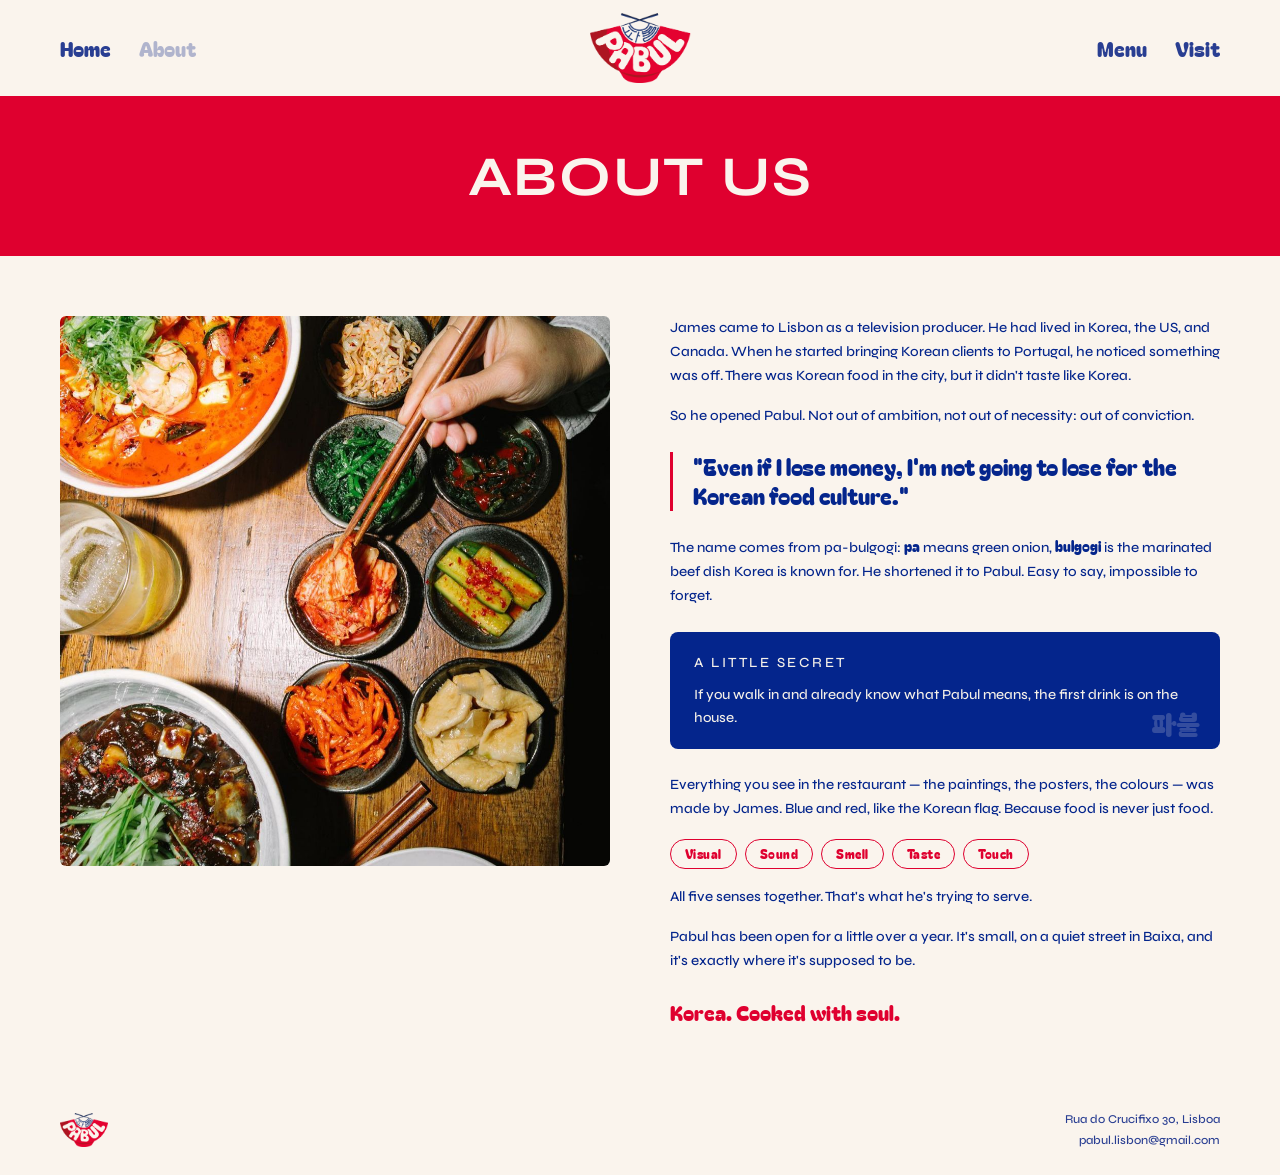
==== commit a2042c34: "Remove image section for James in about.html Removed the image section for James in the about text." ====
--- a/about.html
+++ b/about.html
@@ -49,10 +49,6 @@
             <!-- RIGHT: Story text -->
             <div class="about-text">
 
-                <div class="about-james">
-                    <img src="img/james_come.gif" alt="James" />
-                </div>
-
                 <p>James came to Lisbon as a television producer. He had lived in Korea, the US, and Canada. When he started bringing Korean clients to Portugal, he noticed something was off. There was Korean food in the city, but it didn't taste like Korea.</p>
 
                 <p>So he opened Pabul. Not out of ambition, not out of necessity: out of conviction.</p>
--- a/style.css
+++ b/style.css
@@ -36,7 +36,7 @@
   --blue:       #293e92;
   --blue-dark:  #04258c;
   --blue-night: #001B43;
-  --nav-h:      80px;
+  --nav-h:      96px;
 }
 
 html { scroll-behavior: smooth; }
@@ -120,7 +120,7 @@
 
 .nav-group a {
   font-family: 'Bagel Fat One', cursive;
-  font-size: 19px;
+  font-size: 20px;
   color: var(--blue);
   text-decoration: none;
   cursor: pointer;
@@ -135,7 +135,7 @@
   cursor: pointer;
   line-height: 0;
 }
-.nav-logo img { height: 60px; display: block; }
+.nav-logo img { height: 70px; display: block; }
 
 /* hamburger — hidden on desktop */
 .nav-hamburger {
@@ -212,7 +212,7 @@
 ───────────────────────────────────────────────── */
 footer {
   background: var(--cream);
-  height: 80px;
+  height: 90px;
   display: flex;
   align-items: center;
   justify-content: space-between;
@@ -244,41 +244,41 @@
 
 .hero-left {
   background: var(--red);
-  padding: 64px 80px 64px 100px;
+  padding: 72px 80px 72px 108px;
   display: flex;
   flex-direction: column;
   justify-content: center;
-  gap: 24px;
+  gap: 32px;
 }
 
 .hero-tagline-top {
   font-family: 'Syne', sans-serif;
-  font-size: clamp(11px, 1vw, 13px);
+  font-size: clamp(12px, 1vw, 14px);
   font-weight: 600;
-  letter-spacing: 0.18em;
+  letter-spacing: 0.2em;
   text-transform: uppercase;
   color: rgba(245,240,232,0.65);
 }
 
 .hero-come-meet {
   font-family: 'Bagel Fat One', cursive;
-  font-size: clamp(30px, 3.5vw, 48px);
+  font-size: clamp(32px, 4vw, 52px);
   color: var(--cream);
   line-height: 1;
 }
 
 .hero-wordmark img {
   width: 100%;
-  max-width: 420px;
+  max-width: 460px;
   display: block;
 }
 
 .hero-desc {
-  font-size: clamp(14px, 1.3vw, 17px);
+  font-size: clamp(15px, 1.4vw, 18px);
   font-weight: 400;
   color: var(--cream-text);
-  line-height: 1.6;
-  max-width: 380px;
+  line-height: 1.65;
+  max-width: 400px;
 }
 
 .hero-cta {
@@ -310,7 +310,7 @@
 /* ── HOME — PILLARS STRIP ── */
 .pillars {
   background: var(--cream);
-  padding: 80px 60px;
+  padding: 100px 60px;
   border-top: 1px solid rgba(4,37,140,0.08);
 }
 
@@ -389,9 +389,9 @@
 
 .about-body {
   display: grid;
-  grid-template-columns: 1fr 1px 1fr;
+  grid-template-columns: 1fr 1fr;
   align-items: start;
-  gap: 0 48px;
+  gap: 0 60px;
   flex: 1;
   padding: 60px;
 }
@@ -506,6 +506,20 @@
   border-radius: 20px;
   padding: 4px 14px;
   letter-spacing: 0.04em;
+}
+
+/* ── About photo ── */
+.about-photo {
+  width: 100%;
+  aspect-ratio: 1 / 1;
+  overflow: hidden;
+  border-radius: 6px;
+}
+.about-photo img {
+  width: 100%;
+  height: 100%;
+  object-fit: cover;
+  display: block;
 }
 
 /* James mascote in about */
@@ -900,8 +914,8 @@
 ───────────────────────────────────────────────── */
 @media (max-width: 720px) {
 
-  :root { --nav-h: 64px; }
-  nav    { padding: 0 20px; height: 64px; }
+  :root { --nav-h: 68px; }
+  nav    { padding: 0 20px; height: 68px; }
   footer { padding: 0 20px; height: 70px; }
   .footer-info { font-size: 11px; }
 
@@ -957,7 +971,7 @@
   }
 
   .about-divider-line { display: none; }
-  .journey-map-container { border-radius: 4px; }
+  .about-photo { aspect-ratio: 4 / 3; }
 
   /* menu */
   .menu-grid { grid-template-columns: 1fr; gap: 0; }
@@ -976,4 +990,4 @@
   .sides-grid { grid-template-columns: 1fr; gap: 10px; }
   .spicy-levels { gap: 14px; }
   .hero-right { height: 240px; }
-}+}
